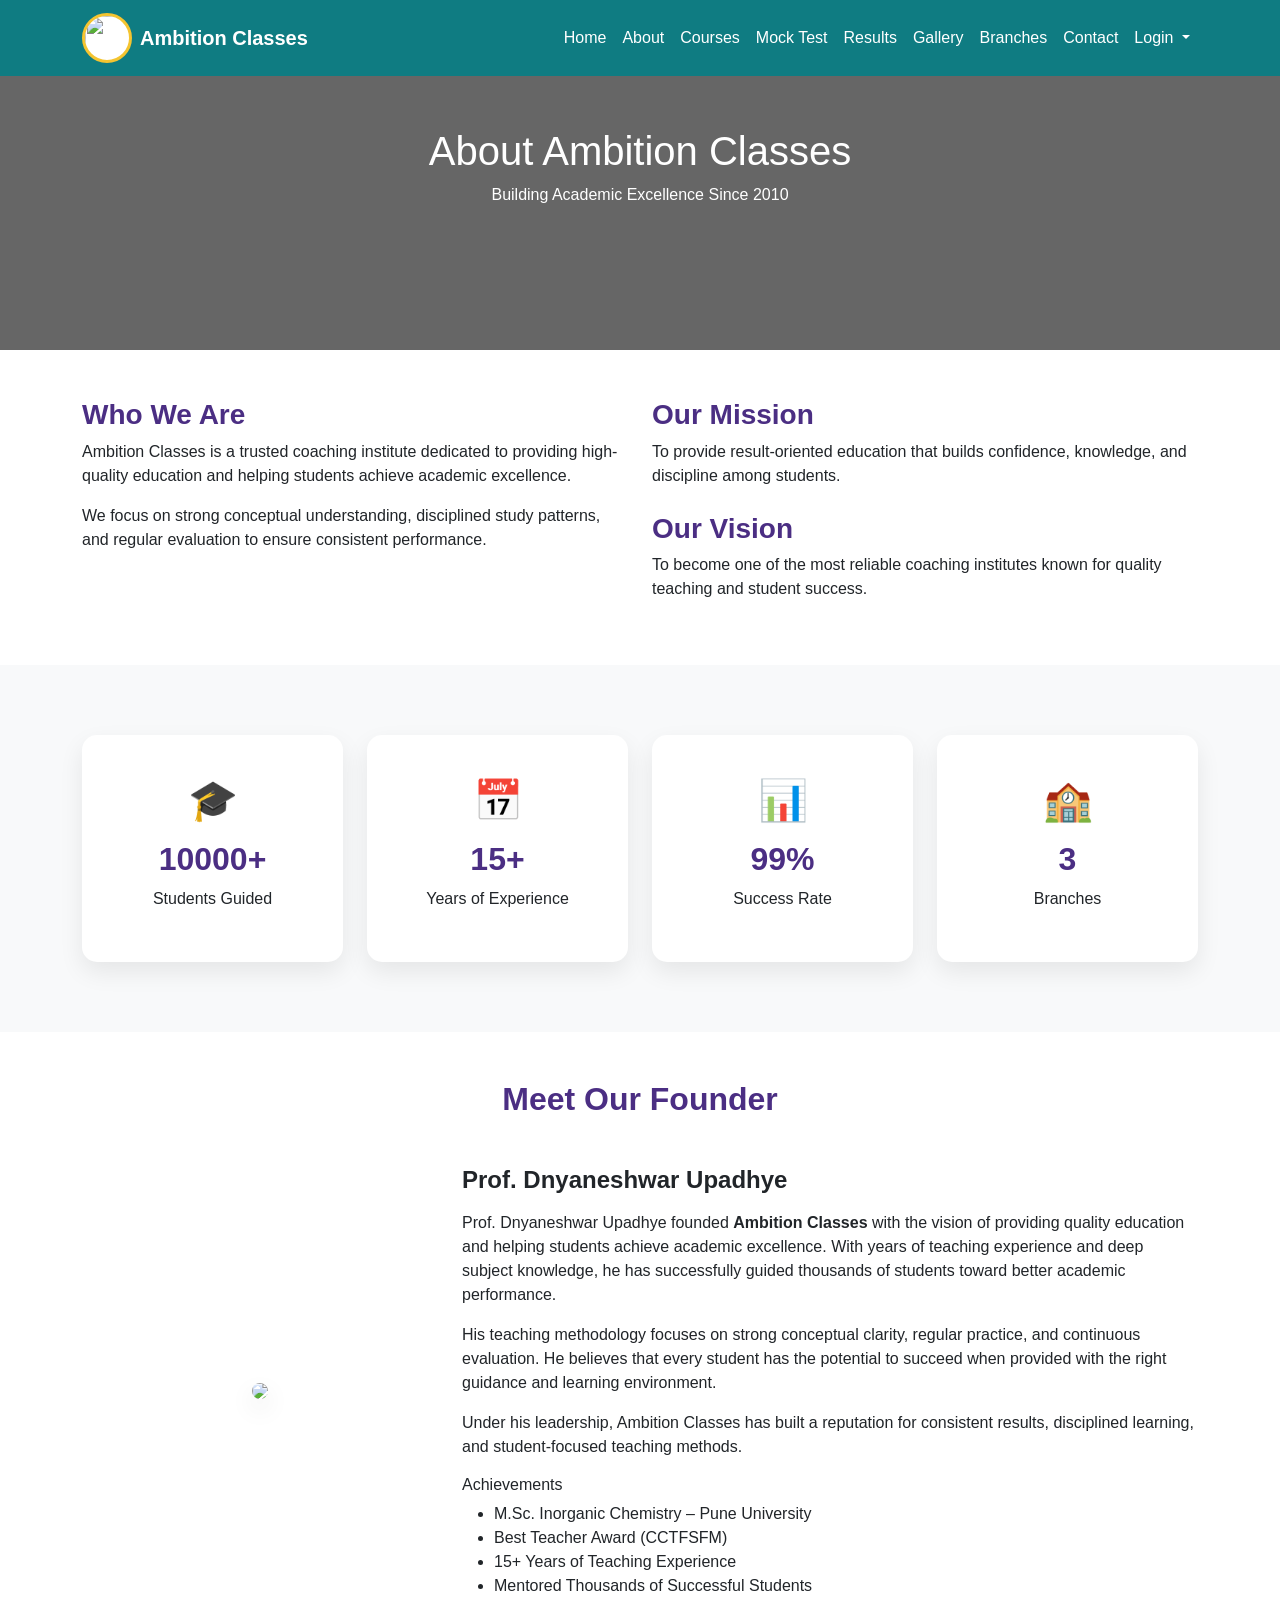
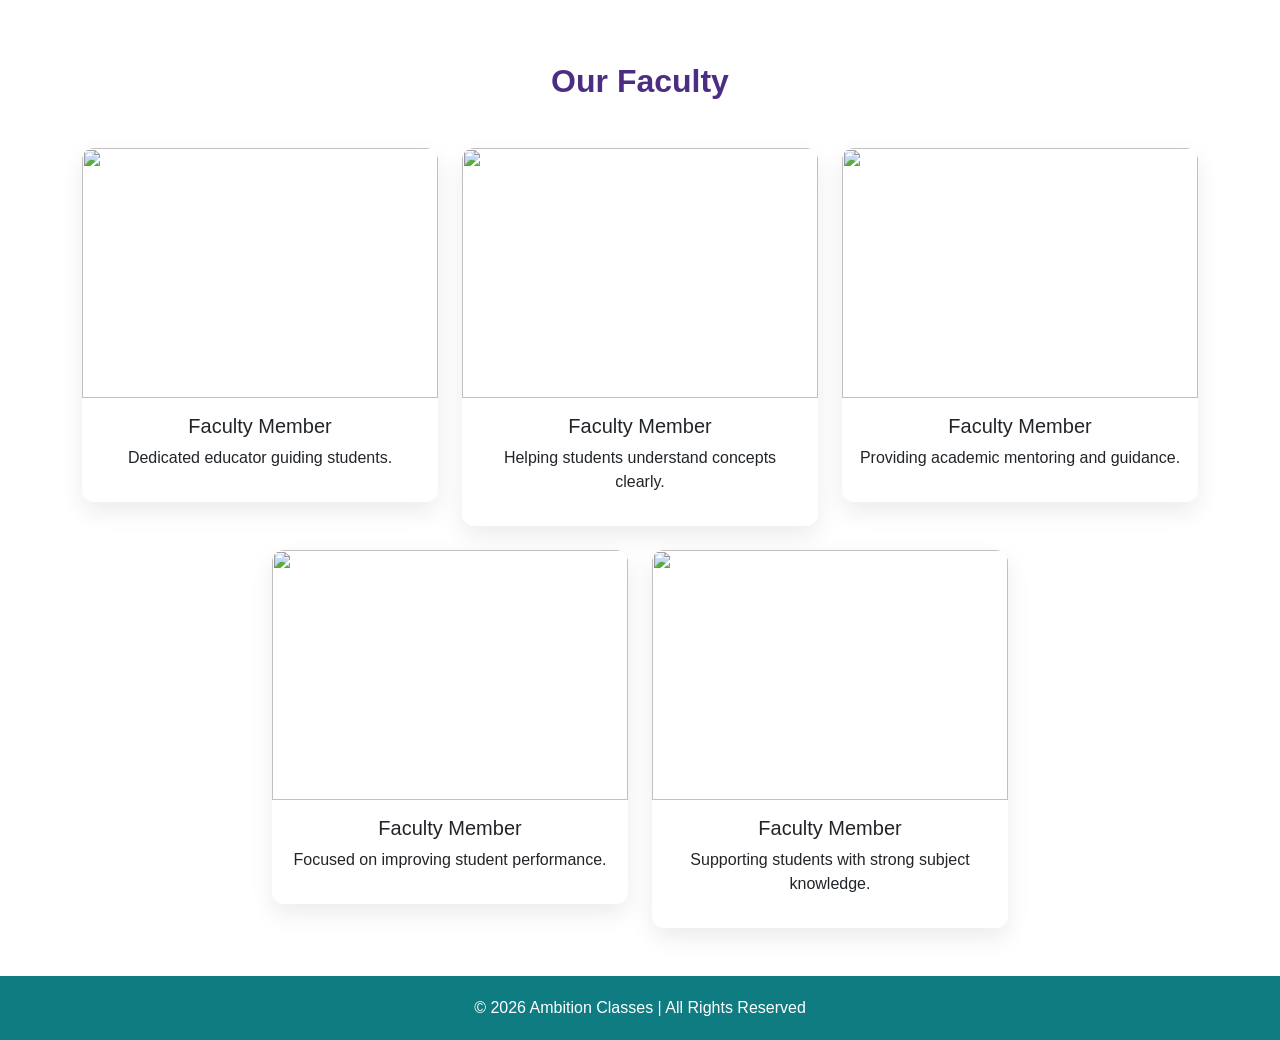
==== about.html @ effc47ab "Add files via upload" ====
<!DOCTYPE html>
<html lang="en">

<head>
<meta charset="UTF-8">
<title>About - Ambition Classes</title>
<meta name="viewport" content="width=device-width, initial-scale=1">

<link href="https://cdn.jsdelivr.net/npm/bootstrap@5.3.2/dist/css/bootstrap.min.css" rel="stylesheet">

<style>

body{
font-family:'Segoe UI',sans-serif;
margin:0;
}

:root{
--teal:#0f7c82;
--yellow:#f4c430;
--purple:#4b2e83;
}

/* Navbar */

.navbar{
    background-color: var(--teal);
    position: fixed !important;
    top: 0;
    left: 0;
    width: 100%;
    z-index: 9999;
}

.logo-img{
width:50px;
height:50px;
border-radius:50%;
object-fit:cover;
border:3px solid var(--yellow);
background:white;
}

/* Hero */

.hero{
background:url('classroom1.jpeg') center/cover no-repeat;
height:350px;
position:relative;
display:flex;
align-items:center;
justify-content:center;
color:white;
text-align:center;
}

.hero::before{
content:"";
position:absolute;
width:100%;
height:100%;
background:rgba(0,0,0,0.6);
}

.hero .container{
position:relative;
z-index:2;
}

/* Section Titles */

.section-title{
color:var(--purple);
font-weight:bold;
}

/* Stats */

.stats{
background:#f8f9fa;
padding:70px 0;
}

.stat-box{
background:white;
padding:35px;
border-radius:15px;
box-shadow:0 10px 25px rgba(0,0,0,0.08);
transition:0.3s;
text-align:center;
}

.stat-box:hover{
transform:translateY(-8px);
box-shadow:0 20px 40px rgba(0,0,0,0.15);
}

.stat-icon{
font-size:40px;
margin-bottom:10px;
}

.stat-box h2{
font-weight:bold;
color:var(--purple);
}

/* Founder */

.founder-img{
max-height:350px;
border-radius:12px;
box-shadow:0 10px 25px rgba(0,0,0,0.1);
}

/* Faculty */

.team-card{
background:white;
border-radius:12px;
box-shadow:0 10px 25px rgba(0,0,0,0.08);
transition:0.3s;
overflow:hidden;
}

.team-card:hover{
transform:translateY(-8px);
}

.team-card img{
height:250px;
object-fit:cover;
width:100%;
}

/* Footer */

footer{
background:var(--teal);
color:white;
padding:20px 0;
}

</style>

</head>

<body>

<!-- Navbar -->

<nav class="navbar navbar-expand-lg navbar-dark">

<div class="container">

<a class="navbar-brand d-flex align-items-center fw-bold text-white" href="index.html">

<img src="logo.jpeg" class="logo-img me-2">
Ambition Classes

</a>

<button class="navbar-toggler" data-bs-toggle="collapse" data-bs-target="#navbarNav">
<span class="navbar-toggler-icon"></span>
</button>

<div class="collapse navbar-collapse" id="navbarNav">

<ul class="navbar-nav ms-auto">

<li class="nav-item">
<a class="nav-link text-white" href="index.html">Home</a>
</li>

<li class="nav-item">
<a class="nav-link text-white" href="about.html">About</a>
</li>

<li class="nav-item">
<a class="nav-link text-white" href="courses.html">Courses</a>
</li>

<li class="nav-item">
<a class="nav-link text-white" href="mocktest.html">Mock Test</a>
</li>

<li class="nav-item">
<a class="nav-link text-white" href="results.html">Results</a>
</li>

<li class="nav-item">
<a class="nav-link text-white" href="gallery.html">Gallery</a>
</li>

<li class="nav-item">
<a class="nav-link text-white" href="branches.html">Branches</a>
</li>

<li class="nav-item">
<a class="nav-link text-white" href="contact.html">Contact</a>
</li>

<li class="nav-item dropdown">

<a class="nav-link dropdown-toggle text-white" href="#" data-bs-toggle="dropdown">
Login
</a>

<ul class="dropdown-menu">

<li><a class="dropdown-item" href="student-login.html">Student Login</a></li>
<li><a class="dropdown-item" href="parent-login.html">Parent Login</a></li>
<li><a class="dropdown-item" href="admin-login.html">Admin Login</a></li>

</ul>

</li>

</ul>

</div>
</div>
</nav>

<!-- Hero -->

<section class="hero">

<div class="container">

<h1>About Ambition Classes</h1>
<p>Building Academic Excellence Since 2010</p>

</div>

</section>

<!-- About Content -->

<section class="container py-5">

<div class="row">

<div class="col-md-6">

<h3 class="section-title">Who We Are</h3>

<p>
Ambition Classes is a trusted coaching institute dedicated to providing
high-quality education and helping students achieve academic excellence.
</p>

<p>
We focus on strong conceptual understanding, disciplined study patterns,
and regular evaluation to ensure consistent performance.
</p>

</div>

<div class="col-md-6">

<h3 class="section-title">Our Mission</h3>

<p>
To provide result-oriented education that builds confidence,
knowledge, and discipline among students.
</p>

<h3 class="section-title mt-4">Our Vision</h3>

<p>
To become one of the most reliable coaching institutes known for
quality teaching and student success.
</p>

</div>

</div>

</section>

<!-- Stats -->

<section class="stats">

<div class="container">

<div class="row g-4 text-center">

<div class="col-md-3">

<div class="stat-box">

<div class="stat-icon">🎓</div>

<h2>10000+</h2>

<p>Students Guided</p>

</div>

</div>

<div class="col-md-3">

<div class="stat-box">

<div class="stat-icon">📅</div>

<h2>15+</h2>

<p>Years of Experience</p>

</div>

</div>

<div class="col-md-3">

<div class="stat-box">

<div class="stat-icon">📊</div>

<h2>99%</h2>

<p>Success Rate</p>

</div>

</div>

<div class="col-md-3">

<div class="stat-box">

<div class="stat-icon">🏫</div>

<h2>3</h2>

<p>Branches</p>

</div>

</div>

</div>

</div>

</section>

<!-- Founder -->

<section class="container py-5">

<h2 class="text-center section-title mb-5">Meet Our Founder</h2>

<div class="row align-items-center">

<div class="col-md-4 text-center">

<img src="founder.png" class="founder-img img-fluid">

</div>

<div class="col-md-8">

<h4 class="fw-bold mb-3">Prof. Dnyaneshwar Upadhye</h4>

<p>
Prof. Dnyaneshwar Upadhye founded <strong>Ambition Classes</strong> with the
vision of providing quality education and helping students achieve
academic excellence. With years of teaching experience and deep subject
knowledge, he has successfully guided thousands of students toward
better academic performance.
</p>

<p>
His teaching methodology focuses on strong conceptual clarity,
regular practice, and continuous evaluation. He believes that
every student has the potential to succeed when provided with
the right guidance and learning environment.
</p>

<p>
Under his leadership, Ambition Classes has built a reputation
for consistent results, disciplined learning, and student-focused
teaching methods.
</p>

<h6 class="mt-3">Achievements</h6>

<ul>

<li>M.Sc. Inorganic Chemistry – Pune University</li>
<li>Best Teacher Award (CCTFSFM)</li>
<li>15+ Years of Teaching Experience</li>
<li>Mentored Thousands of Successful Students</li>

</ul>

</div>

</div>

</section>

<!-- Faculty -->

<section class="container pb-5">

<h2 class="text-center section-title mb-5">Our Faculty</h2>

<div class="row g-4 justify-content-center">

<div class="col-md-4">
<div class="team-card">
<img src="staff1.png">
<div class="p-3 text-center">
<h5>Faculty Member</h5>
<p>Dedicated educator guiding students.</p>
</div>
</div>
</div>

<div class="col-md-4">
<div class="team-card">
<img src="staff2.png">
<div class="p-3 text-center">
<h5>Faculty Member</h5>
<p>Helping students understand concepts clearly.</p>
</div>
</div>
</div>

<div class="col-md-4">
<div class="team-card">
<img src="staff3.png">
<div class="p-3 text-center">
<h5>Faculty Member</h5>
<p>Providing academic mentoring and guidance.</p>
</div>
</div>
</div>

<div class="col-md-4">
<div class="team-card">
<img src="staff4.png">
<div class="p-3 text-center">
<h5>Faculty Member</h5>
<p>Focused on improving student performance.</p>
</div>
</div>
</div>

<div class="col-md-4">
<div class="team-card">
<img src="staff5.png">
<div class="p-3 text-center">
<h5>Faculty Member</h5>
<p>Supporting students with strong subject knowledge.</p>
</div>
</div>
</div>

</div>

</section>

<footer class="text-center">

© 2026 Ambition Classes | All Rights Reserved

</footer>

<script src="https://cdn.jsdelivr.net/npm/bootstrap@5.3.2/dist/js/bootstrap.bundle.min.js"></script>

</body>

</html>
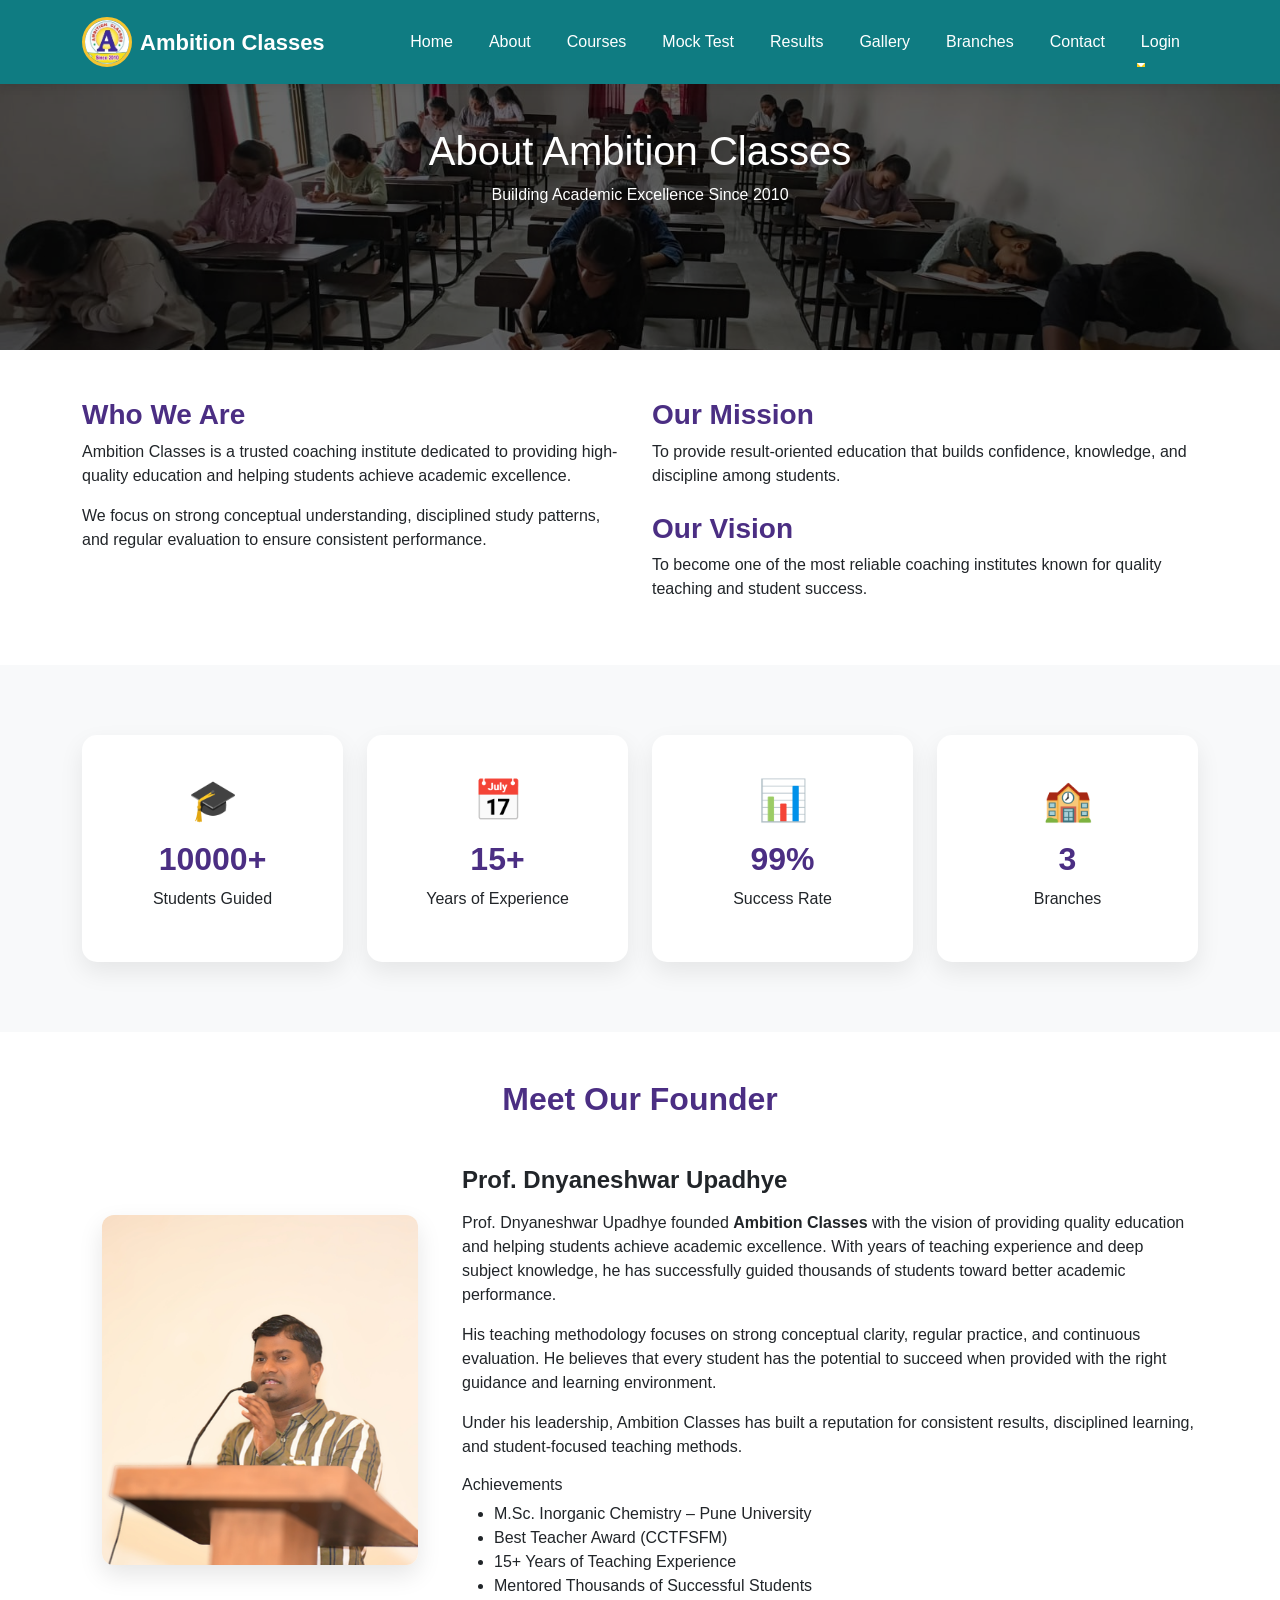
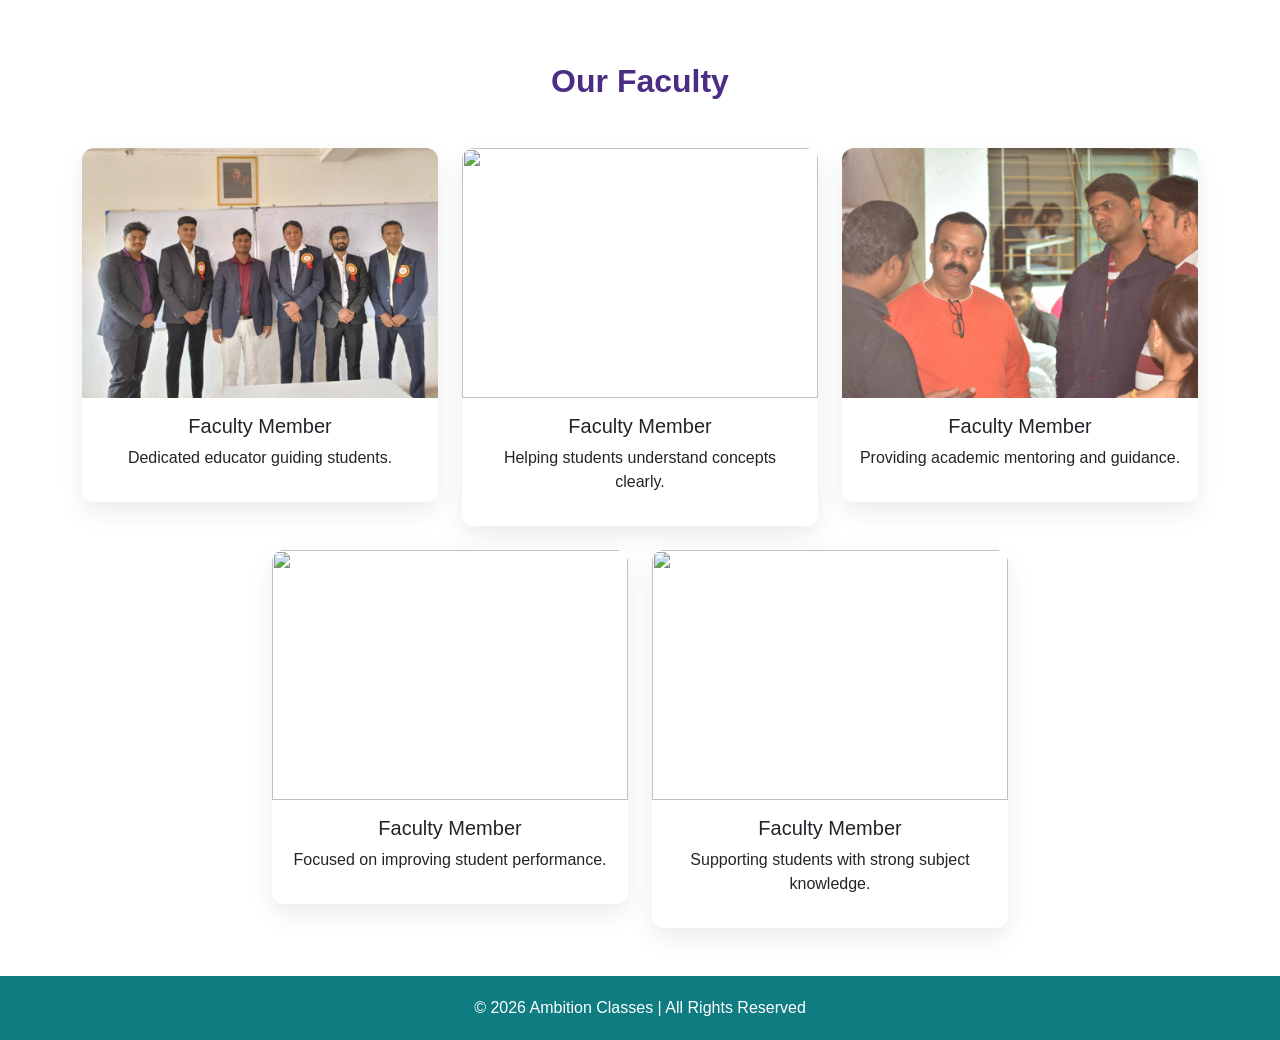
==== commit bcc30021: "Update about.html" ====
--- a/about.html
+++ b/about.html
@@ -21,6 +21,58 @@
 --purple:#4b2e83;
 }
 
+    /* Navbar Styling */
+.navbar {
+    background: #0f766e; /* slightly richer teal */
+    padding: 12px 40px;
+    transition: all 0.3s ease;
+    box-shadow: 0 2px 10px rgba(0,0,0,0.1);
+}
+
+/* Logo */
+.navbar-brand {
+    font-size: 22px;
+    font-weight: 600;
+    color: white !important;
+}
+
+/* Nav links */
+.navbar-nav .nav-link {
+    color: white !important;
+    margin: 0 10px;
+    position: relative;
+    font-weight: 500;
+}
+
+/* Hover underline animation */
+.navbar-nav .nav-link::after {
+    content: "";
+    position: absolute;
+    width: 0%;
+    height: 2px;
+    background: #facc15;
+    left: 0;
+    bottom: -5px;
+    transition: 0.3s;
+}
+
+.navbar-nav .nav-link:hover::after {
+    width: 100%;
+}
+
+/* Login button style */
+.login-btn {
+    background: #facc15;
+    color: black !important;
+    padding: 6px 14px;
+    border-radius: 6px;
+    margin-left: 10px;
+    font-weight: 600;
+}
+
+.login-btn:hover {
+    background: #eab308;
+}
 /* Navbar */
 
 .navbar{
@@ -477,4 +529,4 @@
 
 </body>
 
-</html>+</html>
